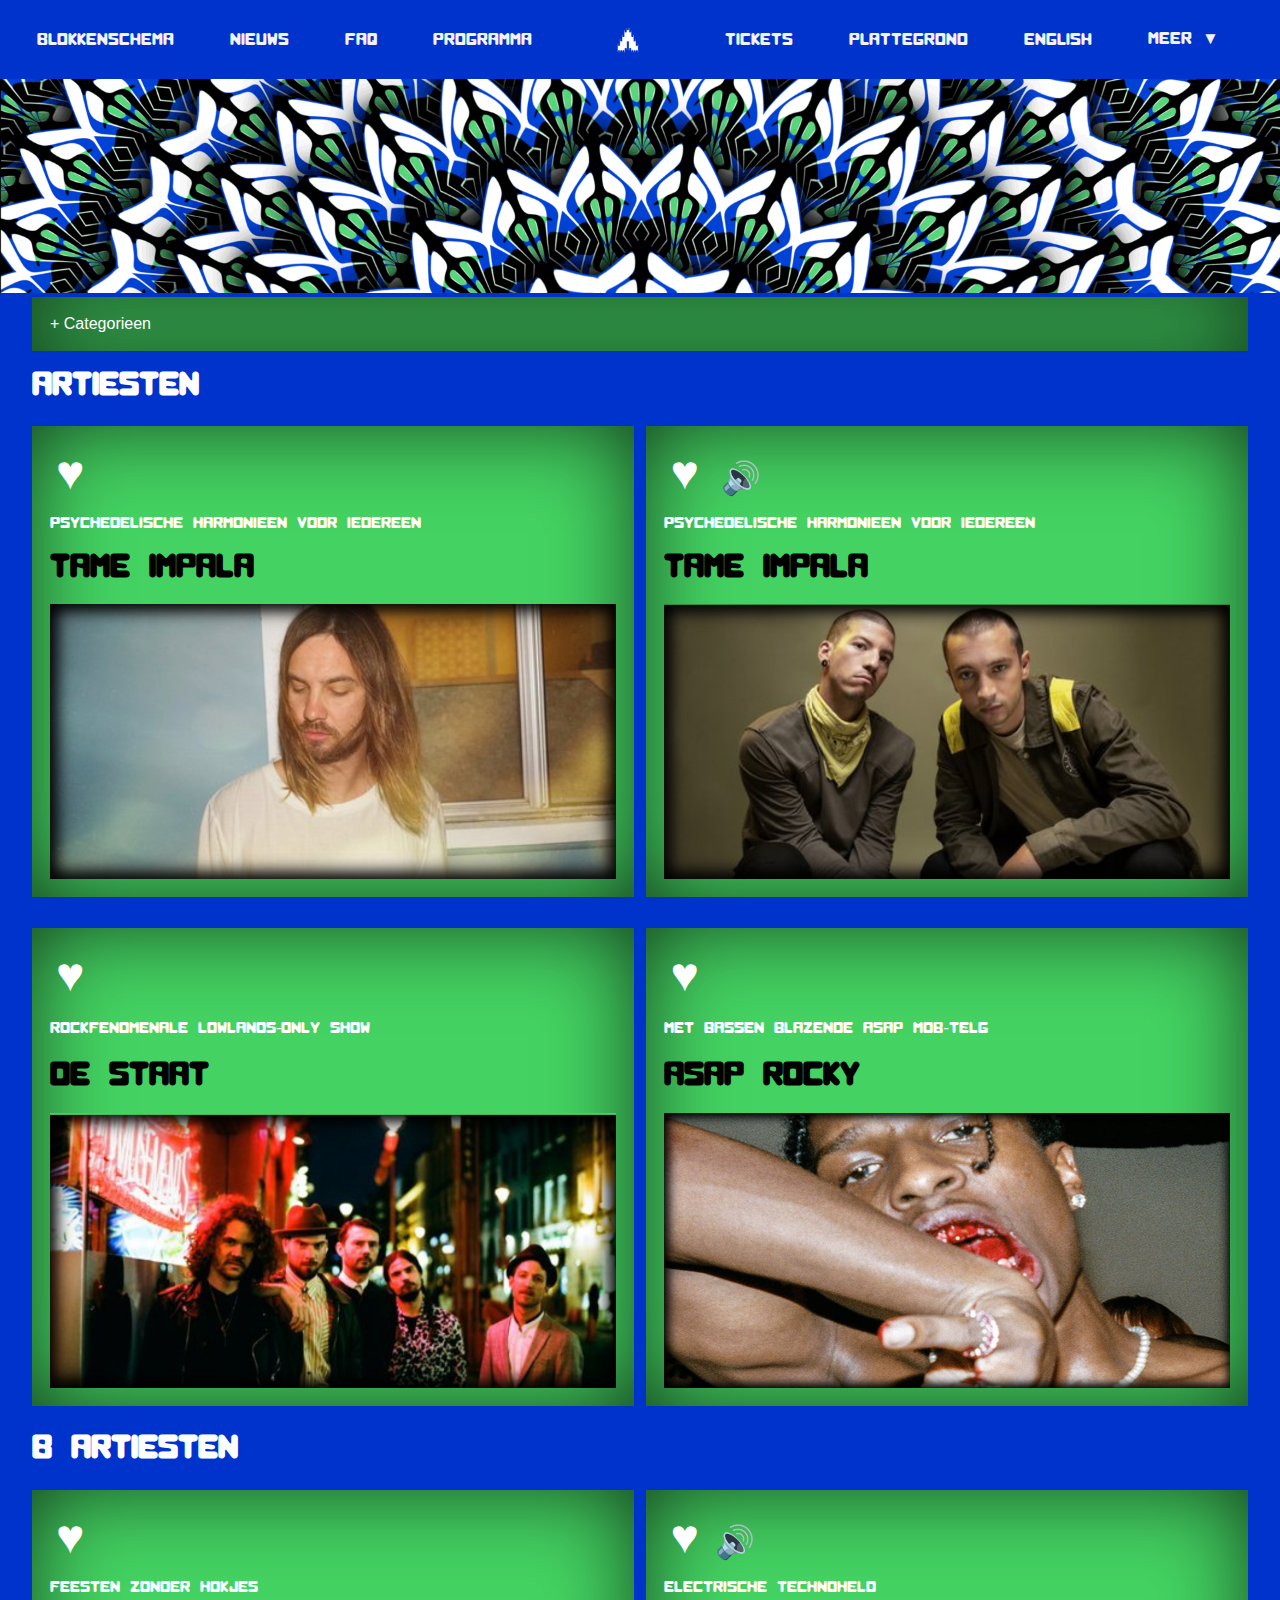
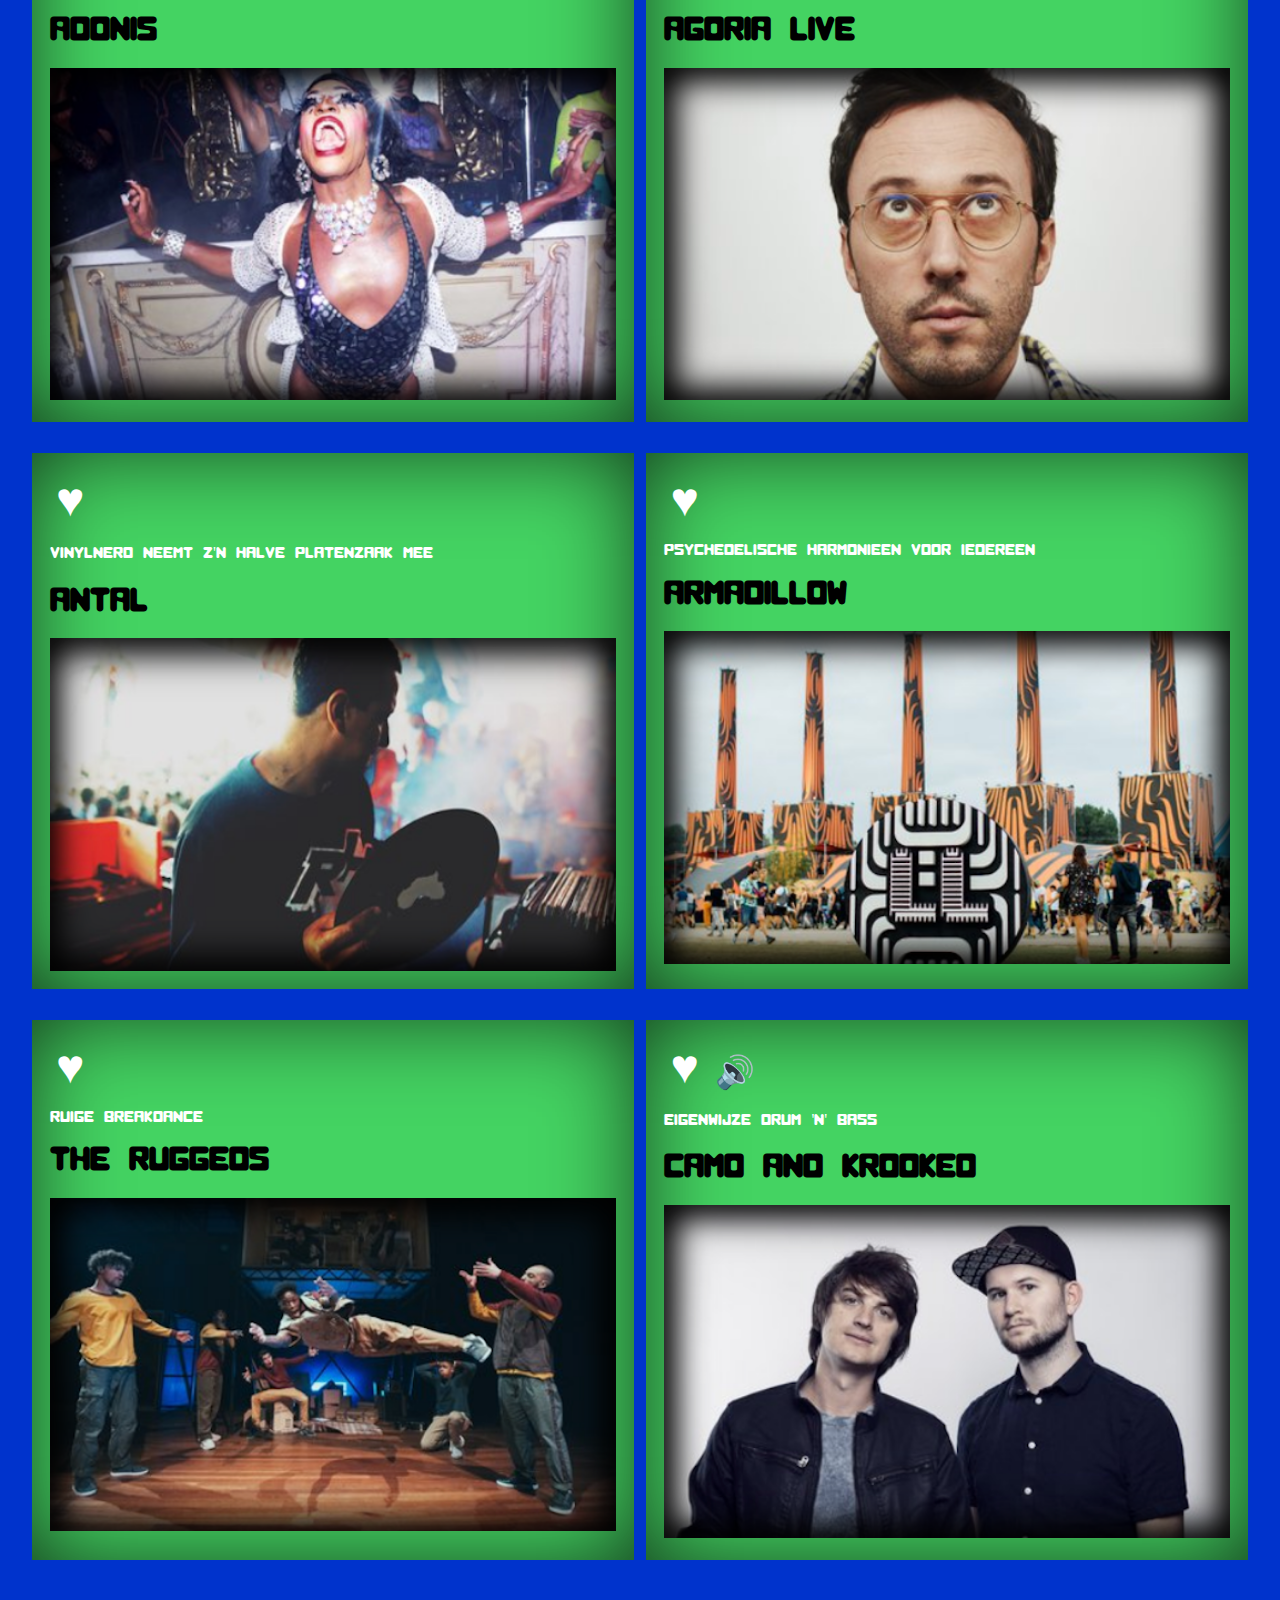
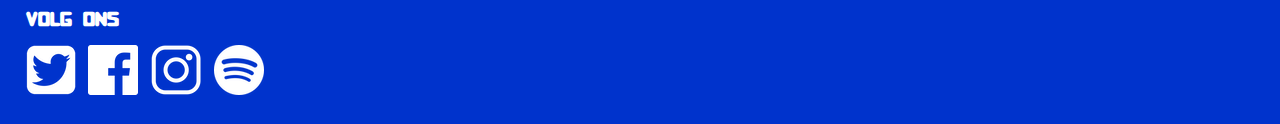
==== programma.html @ cd38fda5 "Add files via upload" ====
<!DOCTYPE html>
<html lang="en">

<head>
    <meta charset="UTF-8">
    <meta name="viewport" content="width=device-width, initial-scale=1">
    <title>programma</title>
    <link rel="stylesheet" type="text/css" href="lowlands.css">
</head>

<body>
    <header>
        <nav>
            <ul>
                <li><a href="programma.html">Blokkenschema</a></li>
                <li><a href="programma.html">Nieuws</a></li>
                <li><a href="programma.html">FAQ</a></li>
                <li><a href="programma.html">Programma</a></li>
                <li><a href="programma.html"><img id="logo" src="img/logo.png"></a></li>
                <li><a href="programma.html">Tickets</a></li>
                <li><a href="programma.html">Plattegrond</a></li>
                <li><a href="programma.html">English</a></li>
                <li><a href="programma.html">Meer &#9660;</a>
                </li>

                <!-- hamburger bron: https://www.w3schools.com/howto/howto_js_topnav_responsive.asp-->

                <li><button id="knop"><img src="img/hamburger.png" alt="hamburgermenu">
                    </button></li>
            </ul>
        </nav>

        <!-- uitklapbare hamburger bron: https://codepen.io/rouws/pen/GPXdME -->
        <nav class="hamburger">
            <ul>
                <li><a href="programma.html">Blokkenschema</a></li>
                <li><a href="programma.html">Nieuws</a></li>
                <li><a href="programma.html">FAQ</a></li>
                <li><a href="programma.html">Programma</a></li>

                <li><a href="programma.html">Tickets</a></li>
                <li><a href="programma.html">Plattegrond</a></li>
                <li><a href="programma.html">English</a></li>
            </ul>
        </nav>
        <img src="img/04-AA_00000.png" alt="banner">
    </header>



    <main>

        <button class="collapsible">&#43; Categorieen</button>
        <div class="content">
            <Form>
                <ul>
                    <li><input type="checkbox" id="scales" name="scales">
                        <label for="scales">Muziek</label></li>

                    <li><input type="checkbox" id="scales" name="scales">
                        <label for="scales">Film</label></li>
                    <li><input type="checkbox" id="scales" name="scales">
                        <label for="scales">Kunst</label></li>
                    <li><input type="checkbox" id="scales" name="scales">
                        <label for="scales">Literatuur</label></li>
                    <li><a href="programma.html"><button type="button">apply</button></a></li>
                    <!-- reset knop - https://www.w3schools.com/tags/tryit.asp?filename=tryhtml_button_type -->
                    <li><button type="reset" value="Reset">Reset</button></li>
                </ul>
            </Form>
        </div>

        <h1>Artiesten</h1>
        <section class="zoom">
            <a href="taleimpala.html">
                <article>
                    <button>&#9829;</button>
                    <p>psychedelische harmonieen voor iedereen</p>
                    <h2>Tame Impala</h2>
                    <img src="img/tame.png" alt="tame impala">
                </article>
            </a>

            <a href="taleimpala.html">
                <article>
                    <button>&#9829;</button>
                    <button>&#x1f50a;</button>
                    <p>psychedelische harmonieen voor iedereen</p>
                    <h2>Tame Impala</h2>
                    <img src="img/twenty.png" alt="tame impala">
                </article>
            </a>
            <a href="taleimpala.html">
                <article>
                    <button>&#9829;</button>
                    <p>rockfenomenale lowlands-only show</p>
                    <h2>De Staat</h2>
                    <img src="img/destaat.png" alt="tame impala">
                </article>
            </a>
            <a href="taleimpala.html">
                <article>
                    <button>&#9829;</button>
                    <p>met bassen blazende asap mob-telg</p>
                    <h2>ASAP rocky</h2>
                    <img src="img/asap.png" alt="tame impala">
                </article>
            </a>
        </section>

        <h1>B Artiesten</h1>
        <section class="bartiest zoom">

            <article>
                <button>&#9829;</button>
                <p>feesten zonder hokjes</p>
                <h2>Adonis</h2>
                <a href="taleimpala.html"><img src="img/adonis.png" alt="tame impala"></a>
            </article>
            <article>
                <button>&#9829;</button>
                <button>&#x1f50a;</button>
                <p>electrische technoheld</p>
                <h2>agoria live </h2>
                <a href="taleimpala.html"><img src="img/agoria.png" alt="tame impala"></a>
            </article>
            <article>
                <button>&#9829;</button>
                <p>vinylnerd neemt z'n halve platenzaak mee</p>
                <h2>antal</h2>
                <a href="taleimpala.html"><img src="img/antal.png" alt="tame impala"></a>
            </article>
            <article>
                <button>&#9829;</button>
                <p>psychedelische harmonieen voor iedereen</p>
                <h2>armadillow</h2>
                <a href="taleimpala.html"><img src="img/armadillow.png" alt="tame impala"></a>
            </article>
            <article>
                <button>&#9829;</button>
                <p>ruige breakdance</p>
                <h2>the ruggeds</h2>
                <a href="taleimpala.html"><img src="img/ruggeds.png" alt="tame impala"></a>
            </article>
            <article>
                <button>&#9829;</button>
                <button>&#x1f50a;</button>
                <p>eigenwijze drum 'n' bass</p>
                <h2>camo and krooked</h2>
                <a href="taleimpala.html"><img src="img/camo.png" alt="tame impala"></a>
            </article>
        </section>
    </main>

    <footer>
        <h3>volg ons</h3>

        <ul>
            <li><a><img src="img/twitter-icon.png"></a></li>
            <li><a><img src="img/facebook-logo.png"></a>
            </li>
            <li><a><img src="img/instagram-logo.png"></a></li>
            <li><a><img src="img/spotify-logo.png"></a></li>
        </ul>


    </footer>

    <script src="lowlands.js"></script>
</body>

</html>
---- lowlands.css ----
@font-face {
    font-family: "repro89";
    src: url("fonts/repro89-regular-webfont.woff");
}

* {
    box-sizing: border-box
}

header {
    width: 100;

}

h1 {
    font-family: repro89;
    color: white;
}

ul {
    list-style-type: none;
    margin: 0;
    padding: 0;
}

main {
    max-width: 95vw;
    display: block;
    margin-left: auto;
    margin-right: auto;

}

body {
    margin: 0;
    background-color: #0033cc;

}

nav {
    background-color: #0033cc;
}

nav:first-child ul {
    list-style: none;
    display: flex;
    justify-content: space-around;
    align-items: center;
    padding: 1vh;
    margin: 0;
}

nav:first-child {
    position: fixed;
    width: 100%;
    background-color: #0033cc;
    z-index: 1000;
}

/*hamburger*/
nav:first-child li button {
    padding: 0;
    border: none;
    background: none;
}

nav:first-child img {
    width: 50%;

}

nav:first-child a {
    float: left;
    display: block;
    color: #f2f2f2;
    text-align: center;
    padding: 14px 16px;
    text-decoration: none;
    font-size: 17px;
}

nav:first-child a:hover {
    background-color: #0033cc;
}

nav:first-child button img {
    display: none;
}

@media screen and (max-width: 1020px) {
    nav:first-child a:not(img) {
        display: none;
    }


    nav button img:last-child {
        float: right;
        display: block;
    }
}

/* weghalen hamburger menu bij fullscreen */
@media screen and (min-width: 1020px) {
    .hamburger {
        display: none;
    }
}

.hamburger {
    height: 100%;
    width: 12em;
    position: fixed;
    top: auto;
    right: -12em;
    transition: .3s;
    z-index: 1;

}

.hamburger ul {
    margin-left: 1em;
    margin-top: 4em;


}

.hamburger a:hover {
    color: #44D362;
    padding: 0.7vw;

}

.hamburger ul li {
    margin-top: 1vh;

}

.hamburger a {
    font-size: 1.2em;
}


.hamburger {
    color: black;
}

.verschijn {
    right: 0;
}

/*programma*/
a {
    font-family: repro89;
    text-decoration: none;
    color: white;
}

nav:first-child a:hover {
    color: #44D362;
}

header > img:last-child {
    width: 100vw;
}

/* bron uitklap categorien- https://www.w3schools.com/howto/howto_js_collapsible.asp*/
.collapsible {
    background-color: #44D362;
    box-shadow: inset 0px 0px 94px -6px rgba(0, 0, 0, 0.75);
    color: white;
    cursor: pointer;
    padding: 18px;
    width: 100%;
    border: none;
    text-align: left;
    outline: none;
    font-size: 1em;

}

.active,
.collapsible:hover {
    background-color: #69c368;
}

.content {
    padding-left: 1vw;
    display: none;
    background-color: #f1f1f1;
    margin-bottom: 1vh;
}

.content ul {
    list-style: none;
    display: flex;
    justify-content: flex-start;
    padding: 1vh;
    margin: 0;
}

.content li input {
    margin-right: 2vw;
}

/* einde uitklap checkbox */

form label {
    font-family: 'Manjari', sans-serif;
    color: black;
    font-size: 1em;
}

form ul li button {
    background-color: #0033cc;
    color: white;
    padding: 2vh;
    margin-left: 1vw;
}

form ul li:nth-child(6) button:hover {
    background-color: red;
}

form ul li:nth-child(6) button:focus {
    background-color: red;
}

/* einde uitklap */

main article button:active {
    color: aqua;
}

article {
    background-color: #44D362;
    padding: 2vh;
    display: block;
    margin-left: auto;
    margin-right: auto;
    margin-bottom: 1vh;
    margin-top: 1vh;
    box-shadow: inset 0px 0px 94px -6px rgba(0, 0, 0, 0.75);
}

article img {
    width: 100vw;
    text-align: center;
    max-width: 100%
}

article p {
    color: white;
    font-family: repro89;
}

article h2 {
    font-family: repro89;
    font-size: 2em;
    color: black;
}

article button {
    background: none;
    border: none;
    color: white;
    font-size: 3em;
    align-items: center;
}



article button:nth-child(2) {
    font-size: 2em;
}

/* bron: transitie zoom in --> https://css-tricks.com/snippets/css/scale-on-hover-with-webkit-transition/ */
.zoom article {
    transition: all .2s ease-in-out;
}

.zoom article:hover {
    transform: scale(1.1);
}

/* breakpoint 1 "grote artiesten" */

@media (min-width:60em) {
    body > main > section:nth-child(4) {
        display: grid;
        grid-template-columns: 1fr 1fr;
        grid-gap: 1vw
    }
}

/* b artiest */

.bartiest article {}

@media (min-width:10em) {
    .bartiest {
        display: grid;
        grid-template-columns: 1fr;
        grid-gap: 1vw;
    }
}

/* breakpoint 1 "kleine artiesten" */

@media (min-width:50em) {
    .bartiest {
        display: grid;
        grid-template-columns: 1fr 1fr;
        grid-gap: 1vw;
    }
}

/* breakpoint 2 "kleine artiesten" */

@media (min-width:100em) {
    .bartiest {
        display: grid;
        grid-template-columns: 1fr 1fr 1fr;
        grid-gap: 1vw;
    }
}

/*tame impala artiest*/
.tameimpala main {
    max-width: 80%;
}

.tameimpala a:first-child:hover {
    color: #44D362;
}

.tameimpala header {
    margin: 1vw;
}

.tameimpala article {
    background-color: #44D362;
    box-shadow: inset 0px 0px 94px -6px rgba(0, 0, 0, 0.75);
    margin-top: 3vh;
    width: 70%;
    padding: 2vw;
}

.tameimpala h1 {
    font-family: repro89;
    font-size: 4em;
}

.tameimpala h2 {
    color: white;
    font-family: repro89;

}

.tameimpala button {
    width: 5vw;
    position: absolute;


}

.tameimpala h3 {
    font-family: repro89;
    size: 3em;
    color: white;

}

.tameimpala p {
    font-family: 'Manjari', sans-serif;
}

.tameimpala ul {
    top: 0;
    overflow: auto;
}

article:nth-child(3) {
    color: white;
    font-family: repro89;
}

.tameimpala article:nth-child(2) {
    display: flex;
    justify-content: space-around;

}

.tameimpala li {
    color: #E8E8E8;
    list-style: none;
    padding: 0.5vh;

}

.tameimpala li:hover:nth-last-child(1) {
    color: white;
}

.tameimpala article iframe {
    min-height: 20em;
    width: 100%;
    margin-right: 2vw;

}

/* form focus input - bron: https://www.w3schools.com/css/css_form.asp*/
.tameimpala form fieldset {
    display: block;
    margin-left: auto;
    margin-right: auto;
    margin-top: 3vh;
    padding: 2vw;
    width: 70%;
    background-color: #44D362;
    box-shadow: inset 0px 0px 94px -6px rgba(0, 0, 0, 0.75);
}

.tameimpala legend {
    font-family: repro89;
    color: white;
    font-size: 1.5em;
}

input

/*[type=text] */
    {
    width: 100%;
    padding: 12px 20px;
    margin: 8px 0;
    box-sizing: border-box;
    border: 1px solid #555;
    outline: none;
    transition: all .2s ease-in-out;
}

input:hover {
    transform: scale(1.05);
}

input:focus {
    background-color: lightgray;
}

input:last-child:focus {
    background-color: #0033cc;
    color: white;
}

input:last-child:hover {
    background-color: #0033cc;
    color: white;
}

.tameimpala form label {
    color: white;
    font-family: repro89;
}

.tameimpala form input {
    font-family: Manjari;
    font-size: 1em;
}

.tameimpala form {
    margin-bottom: 2vh;
}


/*footer*/
footer h3 {
    font-family: repro89;
    color: white
}

footer ul {
    display: flex;
    padding: 0;
}

footer li {
    list-style: none;
    margin-right: 1vw;

}

footer {
    padding: 2vw;
}
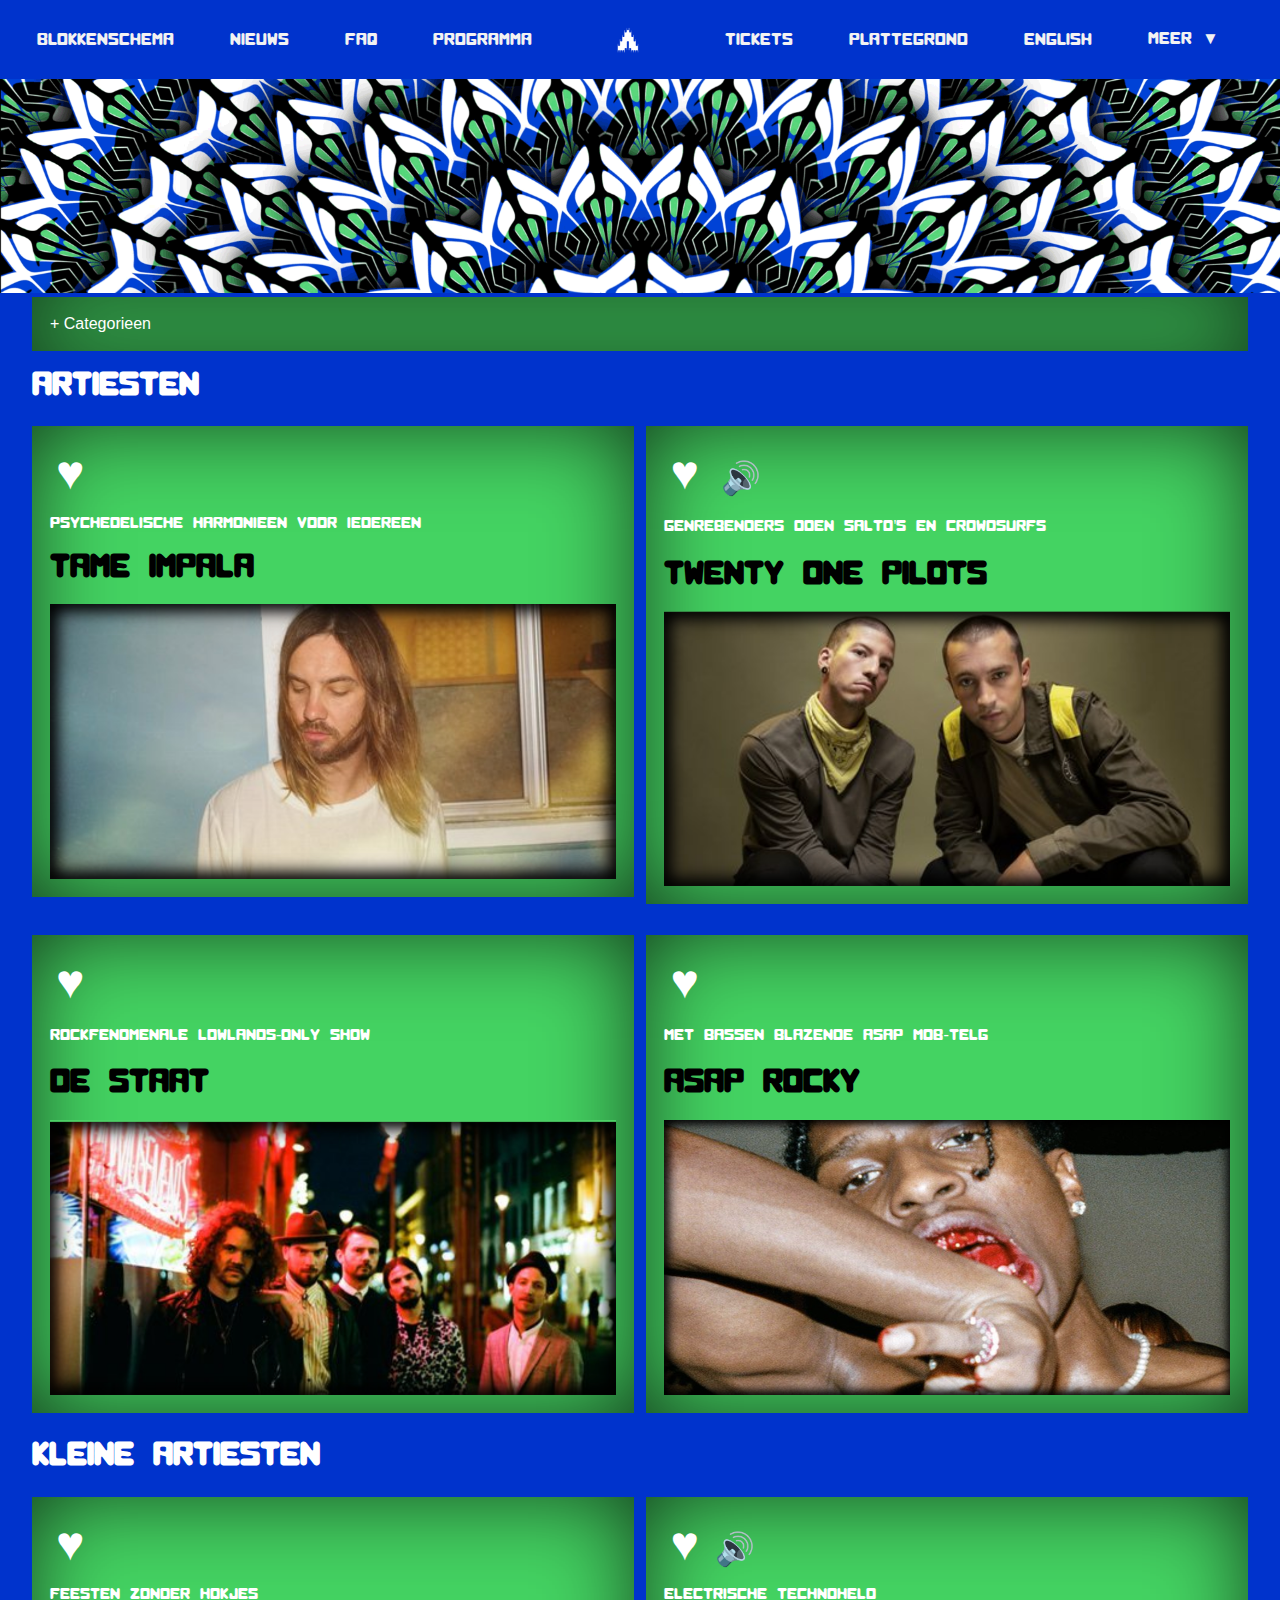
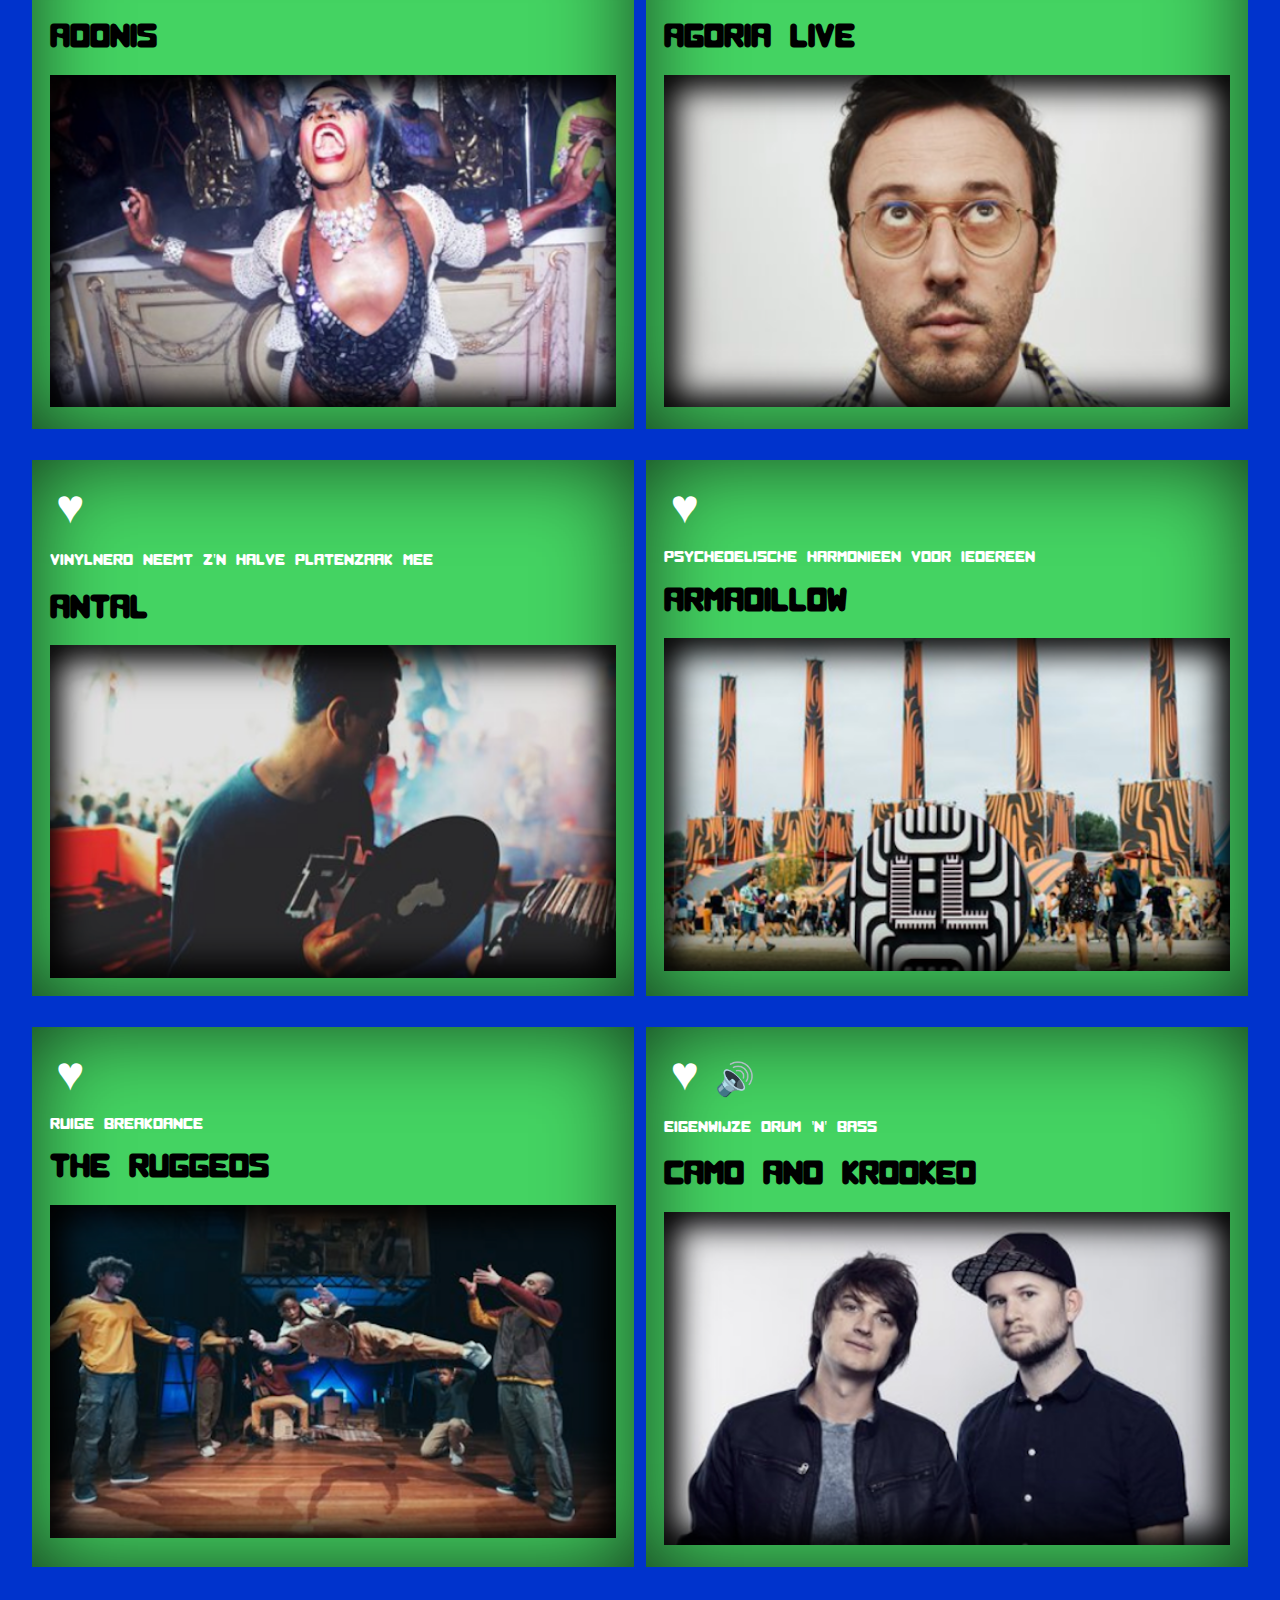
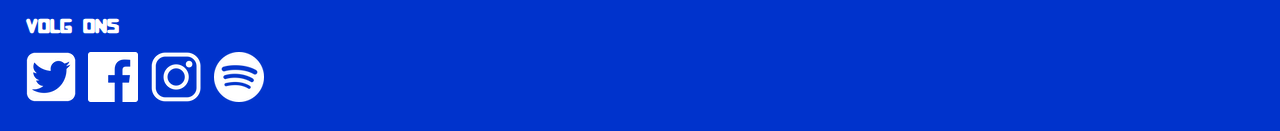
==== commit e3f759f3: "Add files via upload" ====
--- a/programma.html
+++ b/programma.html
@@ -16,7 +16,7 @@
                 <li><a href="programma.html">Nieuws</a></li>
                 <li><a href="programma.html">FAQ</a></li>
                 <li><a href="programma.html">Programma</a></li>
-                <li><a href="programma.html"><img id="logo" src="img/logo.png"></a></li>
+                <li><a href="programma.html"><img id="logo" src="img/logo.png" alt="logo"></a></li>
                 <li><a href="programma.html">Tickets</a></li>
                 <li><a href="programma.html">Plattegrond</a></li>
                 <li><a href="programma.html">English</a></li>
@@ -53,20 +53,18 @@
         <button class="collapsible">&#43; Categorieen</button>
         <div class="content">
             <Form>
-                <ul>
-                    <li><input type="checkbox" id="scales" name="scales">
-                        <label for="scales">Muziek</label></li>
+                <input type="checkbox" name="scales">
+                <label for="muziek">Muziek</label>
+                <input type="checkbox" name="scales">
+                <label for="film">Film</label>
+                <input type="checkbox" name="scales">
+                <label for="kunst">Kunst</label>
+                <input type="checkbox" name="scales">
+                <label for="literatuur">Literatuur</label>
+                <button type="button"> Apply</button>
+                <!-- reset knop - https://www.w3schools.com/tags/tryit.asp?filename=tryhtml_button_type -->
+                <button type="reset" value="Reset">Reset</button>
 
-                    <li><input type="checkbox" id="scales" name="scales">
-                        <label for="scales">Film</label></li>
-                    <li><input type="checkbox" id="scales" name="scales">
-                        <label for="scales">Kunst</label></li>
-                    <li><input type="checkbox" id="scales" name="scales">
-                        <label for="scales">Literatuur</label></li>
-                    <li><a href="programma.html"><button type="button">apply</button></a></li>
-                    <!-- reset knop - https://www.w3schools.com/tags/tryit.asp?filename=tryhtml_button_type -->
-                    <li><button type="reset" value="Reset">Reset</button></li>
-                </ul>
             </Form>
         </div>
 
@@ -85,8 +83,8 @@
                 <article>
                     <button>&#9829;</button>
                     <button>&#x1f50a;</button>
-                    <p>psychedelische harmonieen voor iedereen</p>
-                    <h2>Tame Impala</h2>
+                    <p>genrebenders doen salto's en crowdsurfs</p>
+                    <h2>twenty One pilots</h2>
                     <img src="img/twenty.png" alt="tame impala">
                 </article>
             </a>
@@ -108,7 +106,7 @@
             </a>
         </section>
 
-        <h1>B Artiesten</h1>
+        <h1>kleine artiesten</h1>
         <section class="bartiest zoom">
 
             <article>
@@ -156,11 +154,11 @@
         <h3>volg ons</h3>
 
         <ul>
-            <li><a><img src="img/twitter-icon.png"></a></li>
-            <li><a><img src="img/facebook-logo.png"></a>
+            <li><a><img src="img/twitter-icon.png" alt="twitter"></a></li>
+            <li><a><img src="img/facebook-logo.png" alt="facebook"></a>
             </li>
-            <li><a><img src="img/instagram-logo.png"></a></li>
-            <li><a><img src="img/spotify-logo.png"></a></li>
+            <li><a><img src="img/instagram-logo.png" alt="instagram"></a></li>
+            <li><a><img src="img/spotify-logo.png" alt="spotify"></a></li>
         </ul>
 
 
--- a/lowlands.css
+++ b/lowlands.css
@@ -149,11 +149,15 @@
 }
 
 /*programma*/
-a {
+nav a,
+section a,
+header a,
+.tameimpala article a {
     font-family: repro89;
     text-decoration: none;
     color: white;
 }
+
 
 nav:first-child a:hover {
     color: #44D362;
@@ -175,7 +179,6 @@
     text-align: left;
     outline: none;
     font-size: 1em;
-
 }
 
 .active,
@@ -190,19 +193,23 @@
     margin-bottom: 1vh;
 }
 
-.content ul {
+.content form {
     list-style: none;
     display: flex;
     justify-content: flex-start;
+    align-items: center;
     padding: 1vh;
     margin: 0;
 }
 
-.content li input {
-    margin-right: 2vw;
-}
-
-/* einde uitklap checkbox */
+.content input {
+    margin: 1vw;
+}
+
+.content button a {
+    text-decoration: none;
+    color: white;
+}
 
 form label {
     font-family: 'Manjari', sans-serif;
@@ -210,18 +217,18 @@
     font-size: 1em;
 }
 
-form ul li button {
+form button {
     background-color: #0033cc;
     color: white;
     padding: 2vh;
     margin-left: 1vw;
 }
 
-form ul li:nth-child(6) button:hover {
+form button:nth-child(10):hover {
     background-color: red;
 }
 
-form ul li:nth-child(6) button:focus {
+form button:nth-child(10):focus {
     background-color: red;
 }
 
@@ -267,8 +274,6 @@
     align-items: center;
 }
 
-
-
 article button:nth-child(2) {
     font-size: 2em;
 }
@@ -283,19 +288,15 @@
 }
 
 /* breakpoint 1 "grote artiesten" */
-
 @media (min-width:60em) {
-    body > main > section:nth-child(4) {
+    body > main > section:nth-child(4):not(h2) {
         display: grid;
         grid-template-columns: 1fr 1fr;
         grid-gap: 1vw
     }
 }
 
-/* b artiest */
-
-.bartiest article {}
-
+/* breakpoint 1 "kleine artiesten" */
 @media (min-width:10em) {
     .bartiest {
         display: grid;
@@ -304,8 +305,7 @@
     }
 }
 
-/* breakpoint 1 "kleine artiesten" */
-
+/* breakpoint 2 "kleine artiesten" */
 @media (min-width:50em) {
     .bartiest {
         display: grid;
@@ -314,8 +314,7 @@
     }
 }
 
-/* breakpoint 2 "kleine artiesten" */
-
+/* breakpoint 3 "kleine artiesten" */
 @media (min-width:100em) {
     .bartiest {
         display: grid;
@@ -326,7 +325,7 @@
 
 /*tame impala artiest*/
 .tameimpala main {
-    max-width: 80%;
+    max-width: 90%;
 }
 
 .tameimpala a:first-child:hover {
@@ -353,21 +352,17 @@
 .tameimpala h2 {
     color: white;
     font-family: repro89;
-
 }
 
 .tameimpala button {
     width: 5vw;
     position: absolute;
-
-
 }
 
 .tameimpala h3 {
     font-family: repro89;
     size: 3em;
     color: white;
-
 }
 
 .tameimpala p {
@@ -387,14 +382,12 @@
 .tameimpala article:nth-child(2) {
     display: flex;
     justify-content: space-around;
-
 }
 
 .tameimpala li {
     color: #E8E8E8;
     list-style: none;
     padding: 0.5vh;
-
 }
 
 .tameimpala li:hover:nth-last-child(1) {
@@ -404,7 +397,7 @@
 .tameimpala article iframe {
     min-height: 20em;
     width: 100%;
-    margin-right: 2vw;
+    margin-right: 0.2vw;
 
 }
 
@@ -426,11 +419,18 @@
     font-size: 1.5em;
 }
 
-input
+.tameimpala input {
+    width: 100%;
+    margin-top: 1vh;
+    margin-bottom: 1vh;
+    padding: 1vh;
+}
+
+
+.tameimpala input:last-child
 
 /*[type=text] */
     {
-    width: 100%;
     padding: 12px 20px;
     margin: 8px 0;
     box-sizing: border-box;
